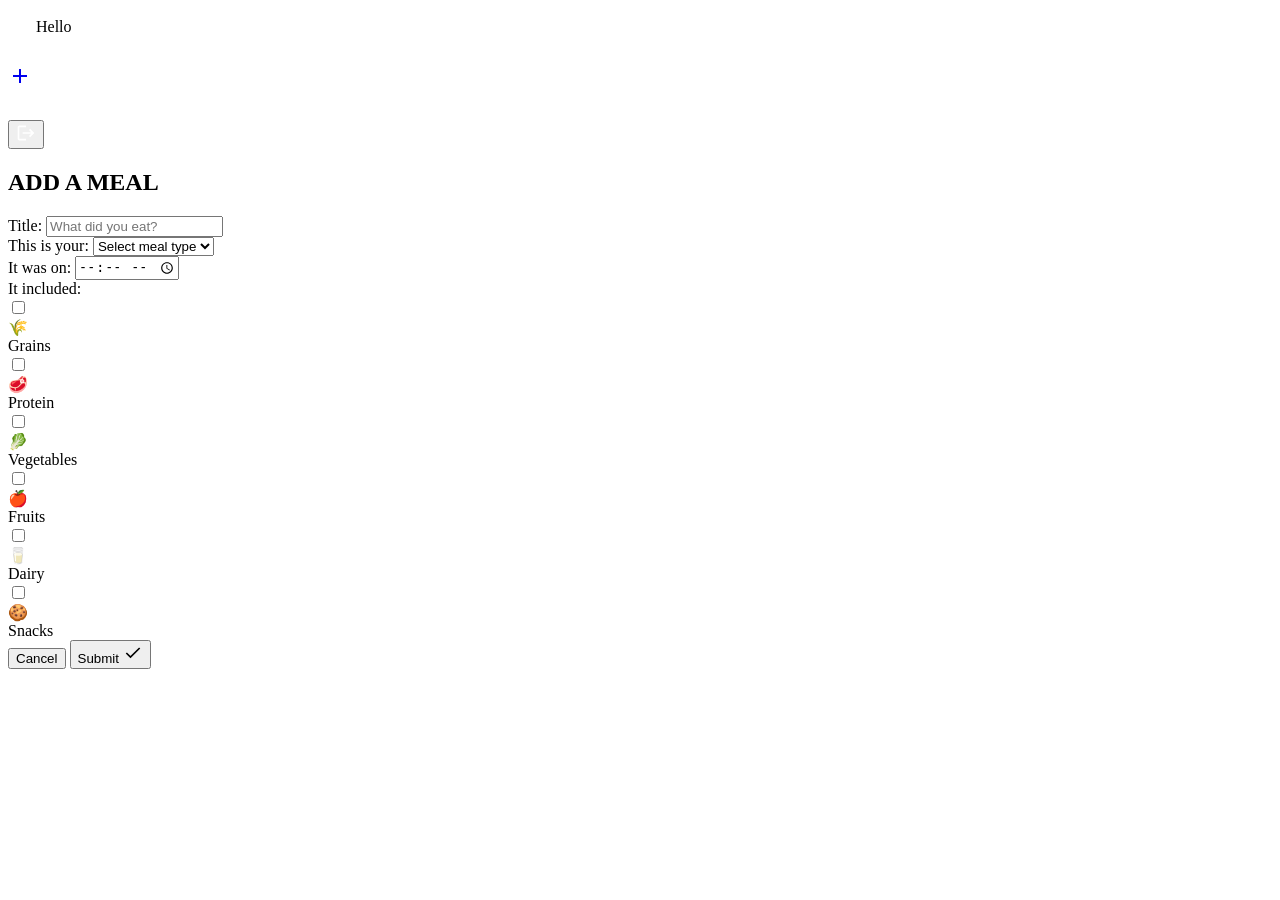
==== add.html @ ffbab27d "Move to the root" ====
<!DOCTYPE html>
<html lang="en">
<head>
    <meta charset="UTF-8">
    <meta name="viewport" content="width=device-width, initial-scale=1.0">
    <title>PureAura - Add Meal</title>
    <link rel="stylesheet" href="style.css">
    <link href="https://fonts.googleapis.com/css2?family=Press+Start+2P&display=swap" rel="stylesheet">
</head>
<body>
    <!-- 侧边导航栏 -->
    <nav class="sidebar">
        <div class="nav-user">
            <svg width="24" height="24" viewBox="0 0 24 24" fill="white">
                <circle cx="12" cy="8" r="4"/>
                <path d="M4 20v-1a8 8 0 0116 0v1"/>
            </svg>
            <span id="userGreeting">Hello</span>
        </div>
        
        <div class="nav-items">
            <a href="index.html" class="nav-item" aria-label="home">
                <svg width="24" height="24" viewBox="0 0 24 24" fill="white">
                    <path d="M3 12l2-2m0 0l7-7 7 7M5 10v10a1 1 0 001 1h3m10-11l2 2m-2-2v10a1 1 0 01-1 1h-3m-6 0a1 1 0 001-1v-4a1 1 0 011-1h2a1 1 0 011 1v4a1 1 0 001 1m-6 0h6"/>
                </svg>
            </a>
            
            <a href="add.html" class="nav-item active" aria-label="add meal">
                <div class="nav-icon-circle">
                    <svg width="24" height="24" viewBox="0 0 24 24" fill="none" stroke="currentColor" stroke-width="2">
                        <line x1="12" y1="5" x2="12" y2="19"/>
                        <line x1="5" y1="12" x2="19" y2="12"/>
                    </svg>
                </div>
            </a>
            
            <a href="report.html" class="nav-item" aria-label="report">
                <svg width="24" height="24" viewBox="0 0 24 24" fill="white">
                    <path d="M9 11H3v2h6v-2zm0-4H3v2h6V7zm0 8H3v2h6v-2zm12-8h-6v2h6V7zm0 4h-6v2h6v-2zm0 4h-6v2h6v-2z"/>
                </svg>
            </a>
        </div>
        
        <div class="nav-bottom">
            <button class="logout-btn" onclick="logout()" aria-label="logout">
                <svg width="20" height="20" viewBox="0 0 24 24" fill="white">
                    <path d="M17 7l-1.41 1.41L18.17 11H8v2h10.17l-2.58 2.58L17 17l5-5zM4 5h8V3H4c-1.1 0-2 .9-2 2v14c0 1.1.9 2 2 2h8v-2H4V5z"/>
                </svg>
            </button>
        </div>
    </nav>

    <!-- 主内容区域 -->
    <div class="main-content">
        <div class="container">
            <div class="page-header">
                <h2 class="page-title">ADD A MEAL</h2>
                <div class="title-underline"></div>
            </div>
            
            <form id="mealForm" class="meal-form">
                <div class="form-section">
                    <div class="form-group">
                        <label for="mealName">Title:</label>
                        <input type="text" id="mealName" class="form-input" placeholder="What did you eat?" required>
                    </div>
                    
                    <div class="form-row">
                        <div class="form-group half">
                            <label for="mealType">This is your:</label>
                            <select id="mealType" class="form-select" required>
                                <option value="">Select meal type</option>
                                <option value="breakfast">🌅 Breakfast</option>
                                <option value="lunch">☀️ Lunch</option>
                                <option value="dinner">🌙 Dinner</option>
                                <option value="brunch">🥐 Brunch</option>
                                <option value="snack">🍿 Snack</option>
                            </select>
                        </div>
                        
                        <div class="form-group half">
                            <label for="mealTime">It was on:</label>
                            <input type="time" id="mealTime" class="form-input" required>
                        </div>
                    </div>
                </div>
                
                <div class="form-section">
                    <label class="section-label">It included:</label>
                    <div class="food-grid">
                        <div class="food-item">
                            <input type="checkbox" id="grains" value="grains">
                            <label for="grains" class="food-label grains">
                                <div class="food-icon">🌾</div>
                                <span>Grains</span>
                            </label>
                        </div>
                        
                        <div class="food-item">
                            <input type="checkbox" id="protein" value="protein">
                            <label for="protein" class="food-label protein">
                                <div class="food-icon">🥩</div>
                                <span>Protein</span>
                            </label>
                        </div>
                        
                        <div class="food-item">
                            <input type="checkbox" id="vegetables" value="vegetables">
                            <label for="vegetables" class="food-label vegetables">
                                <div class="food-icon">🥬</div>
                                <span>Vegetables</span>
                            </label>
                        </div>
                        
                        <div class="food-item">
                            <input type="checkbox" id="fruits" value="fruits">
                            <label for="fruits" class="food-label fruits">
                                <div class="food-icon">🍎</div>
                                <span>Fruits</span>
                            </label>
                        </div>
                        
                        <div class="food-item">
                            <input type="checkbox" id="dairy" value="dairy">
                            <label for="dairy" class="food-label dairy">
                                <div class="food-icon">🥛</div>
                                <span>Dairy</span>
                            </label>
                        </div>
                        
                        <div class="food-item">
                            <input type="checkbox" id="snacks" value="snacks">
                            <label for="snacks" class="food-label snacks">
                                <div class="food-icon">🍪</div>
                                <span>Snacks</span>
                            </label>
                        </div>
                    </div>
                </div>
                
                <div class="form-actions">
                    <button type="button" class="btn-secondary" onclick="location.href='index.html'">
                        Cancel
                    </button>
                    <button type="submit" class="btn-primary">
                        Submit
                        <svg width="20" height="20" viewBox="0 0 24 24" fill="none" stroke="currentColor" stroke-width="2">
                            <polyline points="20 6 9 17 4 12"/>
                        </svg>
                    </button>
                </div>
            </form>
        </div>
    </div>
    
    <script src="script.js"></script>
</body>
</html>
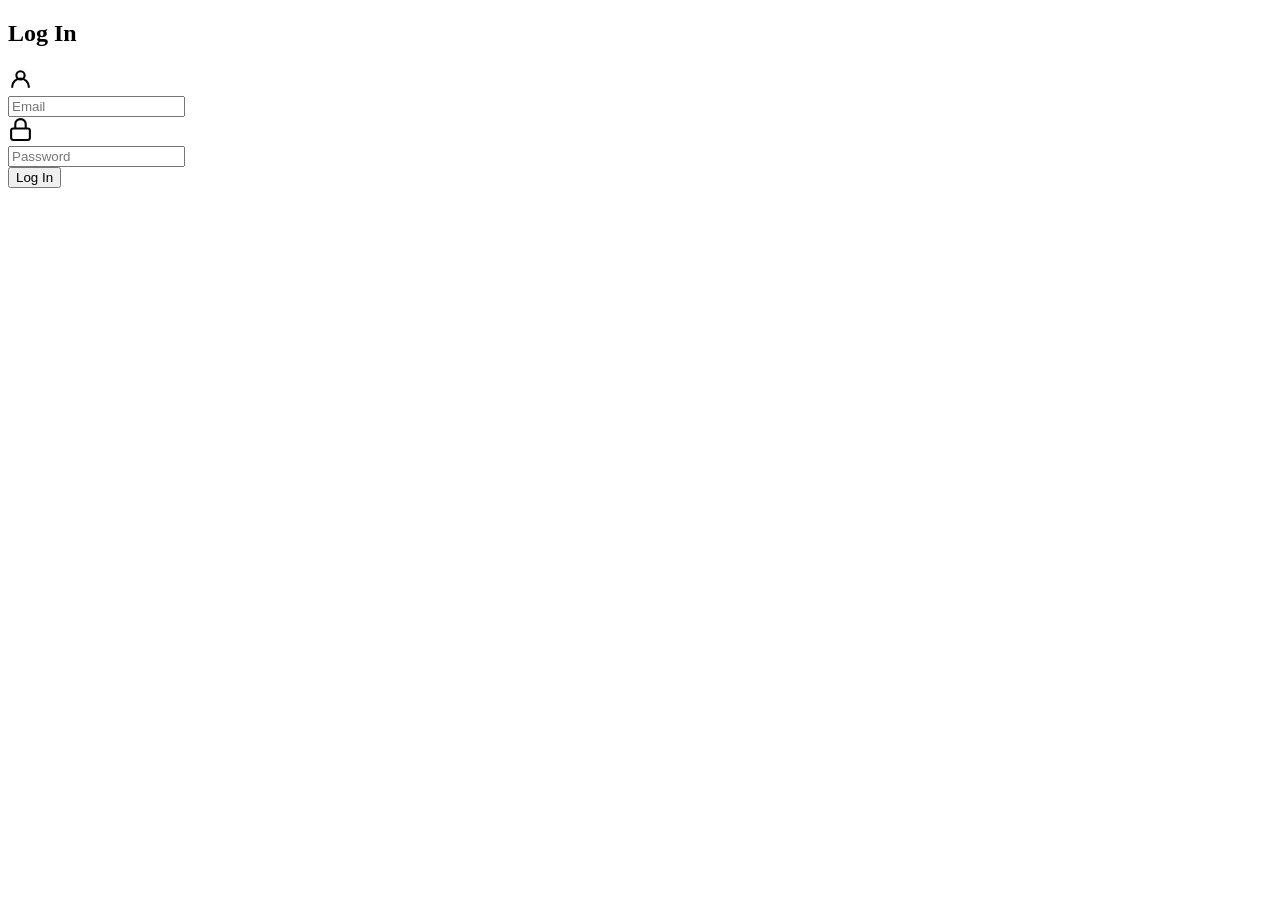
==== commit 03e7231a: "Rename the web app PureAura to PieceByPeas" ====
--- a/add.html
+++ b/add.html
@@ -3,7 +3,7 @@
 <head>
     <meta charset="UTF-8">
     <meta name="viewport" content="width=device-width, initial-scale=1.0">
-    <title>PureAura - Add Meal</title>
+    <title>PieceByPeas - Add Meal</title>
     <link rel="stylesheet" href="style.css">
     <link href="https://fonts.googleapis.com/css2?family=Press+Start+2P&display=swap" rel="stylesheet">
 </head>
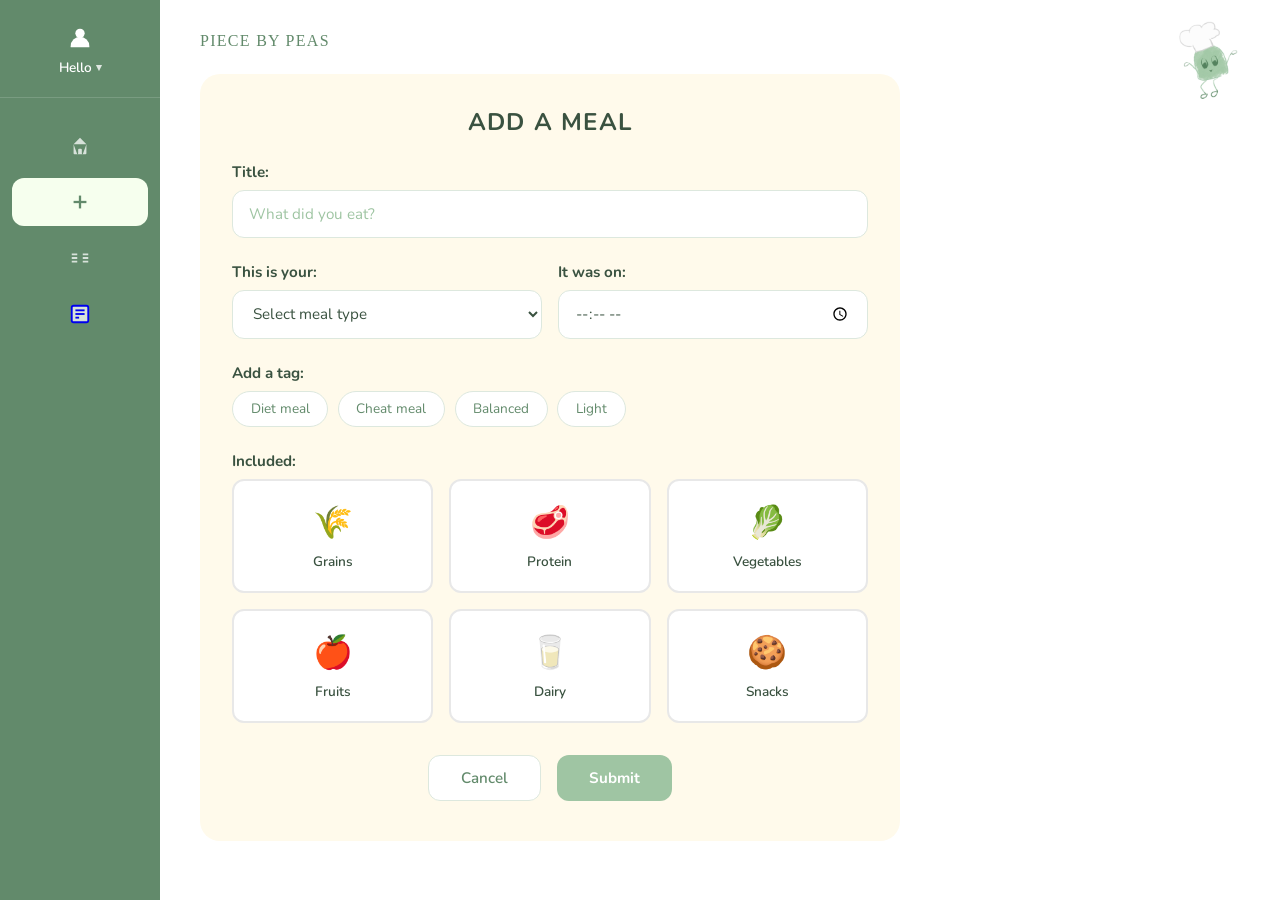
==== commit a37d073c: "feat: UI overhaul + core feature completion This PR delivers a full UI redesign and completes the co" ====
--- a/add.html
+++ b/add.html
@@ -1,158 +1,155 @@
 <!DOCTYPE html>
 <html lang="en">
 <head>
-    <meta charset="UTF-8">
-    <meta name="viewport" content="width=device-width, initial-scale=1.0">
-    <title>PieceByPeas - Add Meal</title>
-    <link rel="stylesheet" href="style.css">
-    <link href="https://fonts.googleapis.com/css2?family=Press+Start+2P&display=swap" rel="stylesheet">
+  <meta charset="UTF-8">
+  <meta name="viewport" content="width=device-width, initial-scale=1.0">
+  <title>Piece By Peas - Add Meal</title>
+  <link rel="stylesheet" href="style.css">
 </head>
 <body>
-    <!-- 侧边导航栏 -->
-    <nav class="sidebar">
-        <div class="nav-user">
-            <svg width="24" height="24" viewBox="0 0 24 24" fill="white">
-                <circle cx="12" cy="8" r="4"/>
-                <path d="M4 20v-1a8 8 0 0116 0v1"/>
-            </svg>
-            <span id="userGreeting">Hello</span>
+
+<nav class="sidebar">
+  <div class="nav-user" id="navUser" onclick="toggleDropdown()">
+    <svg width="28" height="28" viewBox="0 0 24 24"><circle cx="12" cy="8" r="4"/><path d="M4 20v-1a8 8 0 0116 0v1"/></svg>
+    <span class="nav-user-name" id="userGreeting">Hello</span>
+    <div class="user-dropdown" id="userDropdown">
+      <div class="dropdown-email" id="dropdownEmail">—</div>
+      <button class="dropdown-item" onclick="openProfile()">Edit information</button>
+      <button class="dropdown-item" onclick="toggleLanguage()">Language (English)</button>
+      <button class="dropdown-item logout" onclick="logout()">Log Out</button>
+    </div>
+  </div>
+  <div class="nav-items">
+    <a href="index.html" class="nav-item" id="nav-home" aria-label="Home">
+      <svg width="22" height="22" viewBox="0 0 24 24" fill="currentColor"><path d="M3 12l2-2m0 0l7-7 7 7M5 10v10a1 1 0 001 1h3m10-11l2 2m-2-2v10a1 1 0 01-1 1h-3m-6 0a1 1 0 001-1v-4a1 1 0 011-1h2a1 1 0 011 1v4a1 1 0 001 1m-6 0h6"/></svg>
+    </a>
+    <a href="add.html" class="nav-item active" id="nav-add" aria-label="Add meal">
+      <div class="nav-icon-circle">
+        <svg width="22" height="22" viewBox="0 0 24 24" fill="none" stroke="currentColor" stroke-width="2.5"><line x1="12" y1="5" x2="12" y2="19"/><line x1="5" y1="12" x2="19" y2="12"/></svg>
+      </div>
+    </a>
+    <a href="log.html" class="nav-item" id="nav-log" aria-label="Log">
+      <svg width="22" height="22" viewBox="0 0 24 24" fill="currentColor"><path d="M9 11H3v2h6v-2zm0-4H3v2h6V7zm0 8H3v2h6v-2zm12-8h-6v2h6V7zm0 4h-6v2h6v-2zm0 4h-6v2h6v-2z"/></svg>
+    </a>
+    <a href="report.html" class="nav-item" id="nav-report" aria-label="Report">
+      <svg width="22" height="22" viewBox="0 0 24 24" fill="none" stroke="currentColor" stroke-width="2"><rect x="3" y="3" width="18" height="18" rx="2"/><line x1="7" y1="8" x2="17" y2="8"/><line x1="7" y1="12" x2="17" y2="12"/><line x1="7" y1="16" x2="11" y2="16"/></svg>
+    </a>
+  </div>
+</nav>
+
+<div class="modal-overlay" id="profileModal">
+  <div class="modal-card">
+    <p class="modal-title">Edit information</p>
+    <div class="modal-field"><label>Name</label><input type="text" id="profileName"></div>
+    <div class="modal-field"><label>Email</label><input type="email" id="profileEmail"></div>
+    <div class="modal-field"><label>New password</label><input type="password" id="profilePassword" placeholder="Leave blank to keep current"></div>
+    <div class="modal-actions">
+      <button class="btn-secondary" onclick="closeProfile()">Cancel</button>
+      <button class="btn-primary" onclick="saveProfile()">Save</button>
+    </div>
+  </div>
+</div>
+
+<div class="main-content">
+  <div class="page-wrap">
+    <img src="Bea.png" alt="Bea" class="page-bea">
+    <div class="page-logo">PIECE BY PEAS</div>
+
+    <div class="add-wrap">
+      <h2 class="page-title">ADD A MEAL</h2>
+      <form id="mealForm">
+        <div class="form-section">
+          <label class="form-label" for="mealName">Title:</label>
+          <input type="text" id="mealName" class="form-input" placeholder="What did you eat?" required>
         </div>
-        
-        <div class="nav-items">
-            <a href="index.html" class="nav-item" aria-label="home">
-                <svg width="24" height="24" viewBox="0 0 24 24" fill="white">
-                    <path d="M3 12l2-2m0 0l7-7 7 7M5 10v10a1 1 0 001 1h3m10-11l2 2m-2-2v10a1 1 0 01-1 1h-3m-6 0a1 1 0 001-1v-4a1 1 0 011-1h2a1 1 0 011 1v4a1 1 0 001 1m-6 0h6"/>
-                </svg>
-            </a>
-            
-            <a href="add.html" class="nav-item active" aria-label="add meal">
-                <div class="nav-icon-circle">
-                    <svg width="24" height="24" viewBox="0 0 24 24" fill="none" stroke="currentColor" stroke-width="2">
-                        <line x1="12" y1="5" x2="12" y2="19"/>
-                        <line x1="5" y1="12" x2="19" y2="12"/>
-                    </svg>
-                </div>
-            </a>
-            
-            <a href="report.html" class="nav-item" aria-label="report">
-                <svg width="24" height="24" viewBox="0 0 24 24" fill="white">
-                    <path d="M9 11H3v2h6v-2zm0-4H3v2h6V7zm0 8H3v2h6v-2zm12-8h-6v2h6V7zm0 4h-6v2h6v-2zm0 4h-6v2h6v-2z"/>
-                </svg>
-            </a>
+
+        <div class="form-section">
+          <div class="form-row">
+            <div>
+              <label class="form-label" for="mealType">This is your:</label>
+              <select id="mealType" class="form-select" required>
+                <option value="">Select meal type</option>
+                <option value="breakfast">Breakfast</option>
+                <option value="lunch">Lunch</option>
+                <option value="dinner">Dinner</option>
+                <option value="brunch">Brunch</option>
+                <option value="snack">Snack</option>
+              </select>
+            </div>
+            <div>
+              <label class="form-label" for="mealTime">It was on:</label>
+              <input type="time" id="mealTime" class="form-input" required>
+            </div>
+          </div>
         </div>
-        
-        <div class="nav-bottom">
-            <button class="logout-btn" onclick="logout()" aria-label="logout">
-                <svg width="20" height="20" viewBox="0 0 24 24" fill="white">
-                    <path d="M17 7l-1.41 1.41L18.17 11H8v2h10.17l-2.58 2.58L17 17l5-5zM4 5h8V3H4c-1.1 0-2 .9-2 2v14c0 1.1.9 2 2 2h8v-2H4V5z"/>
-                </svg>
-            </button>
+
+        <div class="form-section">
+          <label class="form-label">Add a tag:</label>
+          <div class="tag-select" id="tagSelect">
+            <button type="button" class="tag-option" data-tag="diet">Diet meal</button>
+            <button type="button" class="tag-option" data-tag="cheat">Cheat meal</button>
+            <button type="button" class="tag-option" data-tag="balanced">Balanced</button>
+            <button type="button" class="tag-option" data-tag="light">Light</button>
+          </div>
         </div>
-    </nav>
 
-    <!-- 主内容区域 -->
-    <div class="main-content">
-        <div class="container">
-            <div class="page-header">
-                <h2 class="page-title">ADD A MEAL</h2>
-                <div class="title-underline"></div>
+        <div class="form-section">
+          <label class="form-label">Included:</label>
+          <div class="food-grid">
+            <div class="food-item">
+              <input type="checkbox" id="grains" value="grains">
+              <label for="grains" class="food-label grains">
+                <div class="food-icon">🌾</div>
+                <span>Grains</span>
+              </label>
             </div>
-            
-            <form id="mealForm" class="meal-form">
-                <div class="form-section">
-                    <div class="form-group">
-                        <label for="mealName">Title:</label>
-                        <input type="text" id="mealName" class="form-input" placeholder="What did you eat?" required>
-                    </div>
-                    
-                    <div class="form-row">
-                        <div class="form-group half">
-                            <label for="mealType">This is your:</label>
-                            <select id="mealType" class="form-select" required>
-                                <option value="">Select meal type</option>
-                                <option value="breakfast">🌅 Breakfast</option>
-                                <option value="lunch">☀️ Lunch</option>
-                                <option value="dinner">🌙 Dinner</option>
-                                <option value="brunch">🥐 Brunch</option>
-                                <option value="snack">🍿 Snack</option>
-                            </select>
-                        </div>
-                        
-                        <div class="form-group half">
-                            <label for="mealTime">It was on:</label>
-                            <input type="time" id="mealTime" class="form-input" required>
-                        </div>
-                    </div>
-                </div>
-                
-                <div class="form-section">
-                    <label class="section-label">It included:</label>
-                    <div class="food-grid">
-                        <div class="food-item">
-                            <input type="checkbox" id="grains" value="grains">
-                            <label for="grains" class="food-label grains">
-                                <div class="food-icon">🌾</div>
-                                <span>Grains</span>
-                            </label>
-                        </div>
-                        
-                        <div class="food-item">
-                            <input type="checkbox" id="protein" value="protein">
-                            <label for="protein" class="food-label protein">
-                                <div class="food-icon">🥩</div>
-                                <span>Protein</span>
-                            </label>
-                        </div>
-                        
-                        <div class="food-item">
-                            <input type="checkbox" id="vegetables" value="vegetables">
-                            <label for="vegetables" class="food-label vegetables">
-                                <div class="food-icon">🥬</div>
-                                <span>Vegetables</span>
-                            </label>
-                        </div>
-                        
-                        <div class="food-item">
-                            <input type="checkbox" id="fruits" value="fruits">
-                            <label for="fruits" class="food-label fruits">
-                                <div class="food-icon">🍎</div>
-                                <span>Fruits</span>
-                            </label>
-                        </div>
-                        
-                        <div class="food-item">
-                            <input type="checkbox" id="dairy" value="dairy">
-                            <label for="dairy" class="food-label dairy">
-                                <div class="food-icon">🥛</div>
-                                <span>Dairy</span>
-                            </label>
-                        </div>
-                        
-                        <div class="food-item">
-                            <input type="checkbox" id="snacks" value="snacks">
-                            <label for="snacks" class="food-label snacks">
-                                <div class="food-icon">🍪</div>
-                                <span>Snacks</span>
-                            </label>
-                        </div>
-                    </div>
-                </div>
-                
-                <div class="form-actions">
-                    <button type="button" class="btn-secondary" onclick="location.href='index.html'">
-                        Cancel
-                    </button>
-                    <button type="submit" class="btn-primary">
-                        Submit
-                        <svg width="20" height="20" viewBox="0 0 24 24" fill="none" stroke="currentColor" stroke-width="2">
-                            <polyline points="20 6 9 17 4 12"/>
-                        </svg>
-                    </button>
-                </div>
-            </form>
+            <div class="food-item">
+              <input type="checkbox" id="protein" value="protein">
+              <label for="protein" class="food-label protein">
+                <div class="food-icon">🥩</div>
+                <span>Protein</span>
+              </label>
+            </div>
+            <div class="food-item">
+              <input type="checkbox" id="vegetables" value="vegetables">
+              <label for="vegetables" class="food-label vegetables">
+                <div class="food-icon">🥬</div>
+                <span>Vegetables</span>
+              </label>
+            </div>
+            <div class="food-item">
+              <input type="checkbox" id="fruits" value="fruits">
+              <label for="fruits" class="food-label fruits">
+                <div class="food-icon">🍎</div>
+                <span>Fruits</span>
+              </label>
+            </div>
+            <div class="food-item">
+              <input type="checkbox" id="dairy" value="dairy">
+              <label for="dairy" class="food-label dairy">
+                <div class="food-icon">🥛</div>
+                <span>Dairy</span>
+              </label>
+            </div>
+            <div class="food-item">
+              <input type="checkbox" id="snacks" value="snacks">
+              <label for="snacks" class="food-label snacks">
+                <div class="food-icon">🍪</div>
+                <span>Snacks</span>
+              </label>
+            </div>
+          </div>
         </div>
+
+        <div class="form-actions">
+          <button type="button" class="btn-secondary" onclick="location.href='index.html'">Cancel</button>
+          <button type="submit" class="btn-primary">Submit</button>
+        </div>
+      </form>
     </div>
-    
-    <script src="script.js"></script>
+  </div>
+</div>
+
+<script src="script.js"></script>
 </body>
-</html>
+</html>
--- a/style.css
+++ b/style.css
@@ -0,0 +1,1020 @@
+/* ── Google Fonts ── */
+@import url('https://fonts.googleapis.com/css2?family=IM+Fell+DW+Pica+SC&family=Nunito:wght@400;500;600;700&display=swap');
+
+/* ── Reset ── */
+*, *::before, *::after { margin: 0; padding: 0; box-sizing: border-box; }
+
+/* ── Color tokens ── */
+:root {
+  --green-dark:   #628A6B;
+  --green-mid:    #9FC5A3;
+  --green-light:  #F6FFEE;
+  --bg-yellow:    #FFFAEB;
+  --orange:       #F58E68;
+  --white:        #FFFFFF;
+
+  --grain:        #f0945d;
+  --protein:      #EF82A0;
+  --vegetable:    #6bb392;
+  --fruit:        #ffd970;
+  --dairy:        #88abda;
+  --snack:        #dcc7e1;
+
+  --text-dark:    #3a5240;
+  --text-mid:     #628A6B;
+  --text-light:   #9FC5A3;
+  --radius:       20px;
+  --radius-sm:    12px;
+}
+
+/* ── Base ── */
+body {
+  font-family: 'Nunito', sans-serif;
+  background: var(--bg-yellow);
+  color: var(--text-dark);
+  min-height: 100vh;
+}
+
+/* ══════════════════════════════════════
+   LOGIN / SIGNUP PAGE
+══════════════════════════════════════ */
+.login-page {
+  background: var(--bg-yellow);
+  min-height: 100vh;
+  display: flex;
+  align-items: center;
+  justify-content: center;
+}
+
+.login-container {
+  width: 100%;
+  max-width: 460px;
+  padding: 1.5rem;
+  position: relative;
+}
+
+.login-bea {
+  position: absolute;
+  top: -80px;
+  right: -10px;
+  width: 110px;
+  pointer-events: none;
+}
+
+.login-card {
+  background: var(--green-light);
+  border-radius: var(--radius);
+  padding: 2.5rem 2rem 2rem;
+  position: relative;
+}
+
+.login-logo {
+  font-family: 'IM Fell DW Pica SC', serif;
+  font-size: 1.5rem;
+  color: var(--green-dark);
+  text-align: center;
+  margin-bottom: 1.75rem;
+  letter-spacing: 0.05em;
+}
+
+.input-group {
+  margin-bottom: 1rem;
+}
+
+.input-group input {
+  width: 100%;
+  padding: 0.85rem 1.1rem;
+  border: 1.5px solid transparent;
+  border-radius: var(--radius-sm);
+  background: var(--white);
+  font-family: 'Nunito', sans-serif;
+  font-size: 0.95rem;
+  color: var(--text-dark);
+  outline: none;
+  transition: border-color 0.2s;
+}
+
+.input-group input::placeholder { color: var(--text-light); }
+
+.input-group input:focus {
+  border-color: var(--green-mid);
+}
+
+.login-btn {
+  width: 100%;
+  padding: 0.85rem;
+  background: var(--green-mid);
+  color: var(--white);
+  border: none;
+  border-radius: var(--radius-sm);
+  font-family: 'Nunito', sans-serif;
+  font-size: 1rem;
+  font-weight: 700;
+  cursor: pointer;
+  margin-top: 0.5rem;
+  transition: background 0.2s, transform 0.15s;
+}
+
+.login-btn:hover { background: var(--green-dark); transform: translateY(-1px); }
+
+.signup-btn {
+  width: 100%;
+  padding: 0.85rem;
+  background: var(--white);
+  color: var(--green-mid);
+  border: 1.5px solid var(--green-mid);
+  border-radius: var(--radius-sm);
+  font-family: 'Nunito', sans-serif;
+  font-size: 1rem;
+  font-weight: 600;
+  cursor: pointer;
+  margin-top: 0.75rem;
+  transition: all 0.2s;
+}
+
+.signup-btn:hover { background: var(--green-light); }
+
+/* ══════════════════════════════════════
+   SIDEBAR
+══════════════════════════════════════ */
+.sidebar {
+  position: fixed;
+  left: 0; top: 0;
+  width: 160px;
+  height: 100vh;
+  background: var(--green-dark);
+  display: flex;
+  flex-direction: column;
+  align-items: center;
+  padding: 1.5rem 0 1.5rem;
+  z-index: 1000;
+}
+
+/* User section */
+.nav-user {
+  width: 100%;
+  padding: 0 1rem 1.25rem;
+  border-bottom: 1px solid rgba(255,255,255,0.15);
+  margin-bottom: 1.5rem;
+  display: flex;
+  flex-direction: column;
+  align-items: center;
+  gap: 0.4rem;
+  cursor: pointer;
+  position: relative;
+}
+
+.nav-user svg { fill: var(--white); }
+
+.nav-user-name {
+  color: var(--white);
+  font-size: 0.85rem;
+  font-weight: 600;
+  display: flex;
+  align-items: center;
+  gap: 4px;
+}
+
+.nav-user-name::after {
+  content: '▾';
+  font-size: 0.7rem;
+  opacity: 0.8;
+}
+
+/* Dropdown */
+.user-dropdown {
+  display: none;
+  position: absolute;
+  top: calc(100% + 4px);
+  left: 0;
+  width: 200px;
+  background: var(--white);
+  border-radius: var(--radius-sm);
+  box-shadow: 0 8px 24px rgba(0,0,0,0.12);
+  overflow: hidden;
+  z-index: 2000;
+}
+
+.user-dropdown.open { display: block; }
+
+.dropdown-email {
+  padding: 0.85rem 1rem;
+  font-size: 0.8rem;
+  color: var(--text-light);
+  border-bottom: 1px solid #f0f0f0;
+  background: #fafafa;
+}
+
+.dropdown-item {
+  display: block;
+  width: 100%;
+  padding: 0.75rem 1rem;
+  background: none;
+  border: none;
+  text-align: left;
+  font-family: 'Nunito', sans-serif;
+  font-size: 0.9rem;
+  color: var(--text-dark);
+  cursor: pointer;
+  transition: background 0.15s;
+}
+
+.dropdown-item:hover { background: var(--green-light); }
+
+.dropdown-item.logout { color: #e05a3a; }
+
+/* Profile modal */
+.modal-overlay {
+  display: none;
+  position: fixed;
+  inset: 0;
+  background: rgba(0,0,0,0.35);
+  z-index: 3000;
+  align-items: center;
+  justify-content: center;
+}
+
+.modal-overlay.open { display: flex; }
+
+.modal-card {
+  background: var(--bg-yellow);
+  border-radius: var(--radius);
+  padding: 2rem;
+  width: 90%;
+  max-width: 420px;
+}
+
+.modal-title {
+  font-size: 1rem;
+  font-weight: 700;
+  color: var(--text-dark);
+  margin-bottom: 1.25rem;
+}
+
+.modal-field {
+  margin-bottom: 1rem;
+}
+
+.modal-field label {
+  display: block;
+  font-size: 0.85rem;
+  color: var(--text-mid);
+  margin-bottom: 0.3rem;
+  font-weight: 600;
+}
+
+.modal-field input {
+  width: 100%;
+  padding: 0.7rem 0.9rem;
+  border: 1.5px solid #dde8de;
+  border-radius: var(--radius-sm);
+  font-family: 'Nunito', sans-serif;
+  font-size: 0.9rem;
+  background: var(--white);
+  outline: none;
+  transition: border-color 0.2s;
+}
+
+.modal-field input:focus { border-color: var(--green-mid); }
+
+.modal-actions {
+  display: flex;
+  gap: 0.75rem;
+  margin-top: 1.5rem;
+  justify-content: flex-end;
+}
+
+/* Nav items */
+.nav-items {
+  flex: 1;
+  display: flex;
+  flex-direction: column;
+  gap: 0.5rem;
+  width: 100%;
+  padding: 0 0.75rem;
+}
+
+.nav-item {
+  width: 100%;
+  height: 48px;
+  display: flex;
+  align-items: center;
+  justify-content: center;
+  border-radius: var(--radius-sm);
+  background: transparent;
+  transition: background 0.2s;
+  cursor: pointer;
+  text-decoration: none;
+}
+
+.nav-item svg { fill: rgba(255,255,255,0.75); }
+
+.nav-item:hover { background: rgba(255,255,255,0.1); }
+
+.nav-item.active {
+  background: var(--green-light);
+}
+
+.nav-item.active svg { fill: var(--green-dark); }
+
+.nav-icon-circle {
+  width: 48px; height: 48px;
+  display: flex; align-items: center; justify-content: center;
+}
+
+.nav-item.active .nav-icon-circle svg { stroke: var(--green-dark); }
+.nav-item .nav-icon-circle svg { stroke: rgba(255,255,255,0.75); }
+
+/* Main layout */
+.main-content {
+  margin-left: 160px;
+  min-height: 100vh;
+  padding: 0;
+}
+
+.page-wrap {
+  background: var(--white);
+  min-height: 100vh;
+  padding: 2rem 2.5rem;
+  position: relative;
+  overflow: hidden;
+}
+
+/* Bea mascot pinned to top-right of page content */
+.page-bea {
+  position: absolute;
+  top: 1rem;
+  right: 1.5rem;
+  width: 90px;
+  pointer-events: none;
+}
+
+/* Page logo bar */
+.page-logo {
+  font-family: 'IM Fell DW Pica SC', serif;
+  font-size: 1rem;
+  color: var(--green-dark);
+  letter-spacing: 0.08em;
+  margin-bottom: 1.5rem;
+}
+
+/* ══════════════════════════════════════
+   INDEX PAGE
+══════════════════════════════════════ */
+.home-hero {
+  padding: 3rem 0 2rem;
+  text-align: center;
+}
+
+.main-title {
+  font-family: 'Nunito', sans-serif;
+  font-size: 2rem;
+  font-weight: 700;
+  color: var(--orange);
+}
+
+.home-cards {
+  display: flex;
+  flex-direction: column;
+  gap: 1rem;
+  max-width: 640px;
+  margin: 0 auto;
+}
+
+.home-card {
+  background: var(--green-light);
+  border: 1.5px solid #d4e8d6;
+  border-radius: var(--radius);
+  padding: 1.25rem 2rem;
+  font-size: 1.1rem;
+  font-weight: 600;
+  color: var(--text-mid);
+  cursor: pointer;
+  text-align: center;
+  transition: background 0.2s, transform 0.15s;
+}
+
+.home-card:hover {
+  background: #e8f5e9;
+  transform: translateY(-2px);
+}
+
+.home-cards-row {
+  display: grid;
+  grid-template-columns: 1fr 1fr;
+  gap: 1rem;
+}
+
+/* ══════════════════════════════════════
+   ADD MEAL PAGE
+══════════════════════════════════════ */
+.add-wrap {
+  background: var(--bg-yellow);
+  border-radius: var(--radius);
+  padding: 2rem 2rem 2.5rem;
+  max-width: 700px;
+}
+
+.page-title {
+  font-family: 'Nunito', sans-serif;
+  font-size: 1.5rem;
+  font-weight: 700;
+  color: var(--text-dark);
+  margin-bottom: 1.5rem;
+  text-align: center;
+  letter-spacing: 0.05em;
+}
+
+.form-section { margin-bottom: 1.5rem; }
+
+.form-label {
+  display: block;
+  font-size: 0.95rem;
+  font-weight: 700;
+  color: var(--text-dark);
+  margin-bottom: 0.5rem;
+}
+
+.form-input,
+.form-select {
+  width: 100%;
+  padding: 0.8rem 1rem;
+  border: 1.5px solid #dde8de;
+  border-radius: var(--radius-sm);
+  background: var(--white);
+  font-family: 'Nunito', sans-serif;
+  font-size: 0.95rem;
+  color: var(--text-dark);
+  outline: none;
+  transition: border-color 0.2s;
+}
+
+.form-input:focus, .form-select:focus { border-color: var(--green-mid); }
+.form-input::placeholder { color: var(--text-light); }
+
+.form-row {
+  display: grid;
+  grid-template-columns: 1fr 1fr;
+  gap: 1rem;
+}
+
+/* Food grid */
+.food-grid {
+  display: grid;
+  grid-template-columns: repeat(3, 1fr);
+  gap: 1rem;
+}
+
+.food-item input[type="checkbox"] { display: none; }
+
+.food-label {
+  display: flex;
+  flex-direction: column;
+  align-items: center;
+  gap: 0.5rem;
+  padding: 1.25rem 0.75rem;
+  border: 2px solid #e8e8e8;
+  border-radius: var(--radius-sm);
+  background: var(--white);
+  cursor: pointer;
+  transition: all 0.2s;
+}
+
+.food-label:hover { transform: translateY(-3px); box-shadow: 0 4px 12px rgba(0,0,0,0.08); }
+
+.food-icon { font-size: 2rem; }
+
+.food-label span {
+  font-size: 0.85rem;
+  font-weight: 600;
+  color: var(--text-dark);
+}
+
+/* Checked states using your color palette */
+.food-item input:checked + .food-label.grains    { border-color: var(--grain);      background: #fff4ee; }
+.food-item input:checked + .food-label.protein   { border-color: var(--protein);    background: #fff0f4; }
+.food-item input:checked + .food-label.vegetables{ border-color: var(--vegetable);  background: #f0faf4; }
+.food-item input:checked + .food-label.fruits    { border-color: var(--fruit);      background: #fffbee; }
+.food-item input:checked + .food-label.dairy     { border-color: var(--dairy);      background: #f0f5ff; }
+.food-item input:checked + .food-label.snacks    { border-color: var(--snack);      background: #f8f0ff; }
+
+/* Tag select */
+.tag-select {
+  display: flex;
+  gap: 0.6rem;
+  flex-wrap: wrap;
+}
+
+.tag-option {
+  padding: 0.45rem 1.1rem;
+  border: 1.5px solid #dde8de;
+  border-radius: 20px;
+  background: var(--white);
+  font-family: 'Nunito', sans-serif;
+  font-size: 0.85rem;
+  color: var(--text-mid);
+  cursor: pointer;
+  transition: all 0.2s;
+}
+
+.tag-option:hover { border-color: var(--green-mid); }
+.tag-option.selected { background: var(--orange); border-color: var(--orange); color: var(--white); }
+
+/* Buttons */
+.form-actions {
+  display: flex;
+  gap: 1rem;
+  justify-content: center;
+  margin-top: 2rem;
+}
+
+.btn-primary {
+  padding: 0.75rem 2rem;
+  background: var(--green-mid);
+  color: var(--white);
+  border: none;
+  border-radius: var(--radius-sm);
+  font-family: 'Nunito', sans-serif;
+  font-size: 0.95rem;
+  font-weight: 700;
+  cursor: pointer;
+  display: flex;
+  align-items: center;
+  gap: 0.5rem;
+  transition: background 0.2s, transform 0.15s;
+}
+
+.btn-primary:hover { background: var(--green-dark); transform: translateY(-1px); }
+
+.btn-secondary {
+  padding: 0.75rem 2rem;
+  background: var(--white);
+  color: var(--text-mid);
+  border: 1.5px solid #dde8de;
+  border-radius: var(--radius-sm);
+  font-family: 'Nunito', sans-serif;
+  font-size: 0.95rem;
+  font-weight: 600;
+  cursor: pointer;
+  transition: all 0.2s;
+}
+
+.btn-secondary:hover { background: var(--green-light); }
+
+/* ══════════════════════════════════════
+   LOG PAGE
+══════════════════════════════════════ */
+.log-wrap {
+  background: var(--bg-yellow);
+  border-radius: var(--radius);
+  padding: 1.5rem 2rem;
+  max-width: 720px;
+}
+
+.date-nav {
+  display: flex;
+  align-items: center;
+  justify-content: center;
+  gap: 1.5rem;
+  margin-bottom: 1.25rem;
+}
+
+.date-nav-btn {
+  background: none;
+  border: none;
+  font-size: 1.2rem;
+  color: var(--text-mid);
+  cursor: pointer;
+  padding: 0.25rem 0.5rem;
+  border-radius: 8px;
+  transition: background 0.15s;
+}
+
+.date-nav-btn:hover { background: rgba(0,0,0,0.05); }
+.date-nav-btn:disabled { opacity: 0.3; cursor: default; }
+
+.date-center { text-align: center; }
+.date-main { font-size: 1.2rem; font-weight: 700; color: var(--text-dark); }
+.date-sub  { font-size: 0.8rem; color: var(--text-mid); margin-top: 2px; }
+
+/* Tabs */
+.tab-row {
+  display: grid;
+  grid-template-columns: 1fr 1fr;
+  gap: 0;
+  border-radius: var(--radius-sm);
+  overflow: hidden;
+  border: 1.5px solid #dde8de;
+  margin-bottom: 1.5rem;
+}
+
+.tab-btn {
+  padding: 0.65rem;
+  background: var(--white);
+  border: none;
+  font-family: 'Nunito', sans-serif;
+  font-size: 0.9rem;
+  font-weight: 600;
+  color: var(--text-mid);
+  cursor: pointer;
+  transition: all 0.2s;
+}
+
+.tab-btn.active {
+  background: var(--green-mid);
+  color: var(--white);
+}
+
+/* Meal cards */
+.meal-card {
+  background: var(--white);
+  border-radius: var(--radius-sm);
+  padding: 1rem 1.25rem;
+  margin-bottom: 0.75rem;
+}
+
+.meal-card-top {
+  display: flex;
+  align-items: center;
+  justify-content: space-between;
+  margin-bottom: 0.6rem;
+}
+
+.meal-card-name {
+  font-size: 0.95rem;
+  font-weight: 700;
+  color: var(--text-dark);
+}
+
+.meal-card-time {
+  font-size: 0.82rem;
+  color: var(--text-light);
+}
+
+.meal-card-meta {
+  display: flex;
+  align-items: center;
+  gap: 0.5rem;
+  flex-wrap: wrap;
+}
+
+.pill {
+  padding: 0.25rem 0.75rem;
+  border-radius: 20px;
+  font-size: 0.75rem;
+  font-weight: 600;
+  border: 1.5px solid currentColor;
+  background: transparent;
+}
+
+.pill-type  { color: var(--green-mid); border-color: var(--green-mid); background: #f0f9f0; }
+.pill-diet  { color: var(--orange); border-color: var(--orange); background: #fff4ee; }
+.pill-cheat { color: #c15a2a; border-color: #f5c4b3; background: #fff3ee; }
+
+.food-dots {
+  display: flex;
+  gap: 3px;
+  align-items: center;
+  margin-left: 4px;
+}
+
+.food-dot {
+  width: 9px; height: 9px;
+  border-radius: 50%;
+  flex-shrink: 0;
+}
+
+.food-dot.grains     { background: var(--grain); }
+.food-dot.protein    { background: var(--protein); }
+.food-dot.vegetables { background: var(--vegetable); }
+.food-dot.fruits     { background: var(--fruit); }
+.food-dot.dairy      { background: var(--dairy); }
+.food-dot.snacks     { background: var(--snack); }
+
+.meal-card-actions {
+  display: flex;
+  justify-content: flex-end;
+  margin-top: 0.5rem;
+}
+
+.btn-delete {
+  width: 30px; height: 30px;
+  border: none;
+  border-radius: 8px;
+  background: #fef2f2;
+  display: flex;
+  align-items: center;
+  justify-content: center;
+  cursor: pointer;
+  transition: background 0.2s;
+}
+
+.btn-delete:hover { background: #fee2e2; }
+.btn-delete svg { stroke: #ef4444; }
+
+/* Today suggestions */
+.suggestions-box {
+  background: var(--white);
+  border: 1.5px solid var(--orange);
+  border-radius: var(--radius-sm);
+  padding: 1rem 1.25rem;
+  margin-top: 1rem;
+}
+
+.suggestions-title {
+  font-size: 0.9rem;
+  font-weight: 700;
+  color: var(--orange);
+  margin-bottom: 0.75rem;
+}
+
+.suggestion-item {
+  display: flex;
+  align-items: flex-start;
+  gap: 0.5rem;
+  margin-bottom: 0.5rem;
+  font-size: 0.85rem;
+  color: var(--text-dark);
+  line-height: 1.5;
+}
+
+.suggestion-dot {
+  width: 6px; height: 6px;
+  border-radius: 50%;
+  background: var(--orange);
+  flex-shrink: 0;
+  margin-top: 5px;
+}
+
+/* History */
+.history-card {
+  background: var(--white);
+  border-radius: var(--radius-sm);
+  padding: 0.9rem 1.25rem;
+  margin-bottom: 0.75rem;
+  cursor: pointer;
+  transition: background 0.15s;
+}
+
+.history-card:hover { background: #f8fdf8; }
+
+.history-card-top {
+  display: flex;
+  align-items: center;
+  justify-content: space-between;
+  margin-bottom: 0.4rem;
+}
+
+.history-date { font-size: 0.95rem; font-weight: 700; color: var(--text-dark); }
+.history-count { font-size: 0.8rem; color: var(--text-light); }
+.history-groups { font-size: 0.78rem; color: var(--text-light); margin-left: 4px; }
+
+.section-label {
+  font-size: 0.75rem;
+  color: var(--text-light);
+  letter-spacing: 0.04em;
+  margin-bottom: 0.75rem;
+}
+
+.empty-state {
+  text-align: center;
+  padding: 2.5rem 1rem;
+  color: var(--text-light);
+}
+
+.empty-state p { margin: 0.75rem 0 1.25rem; font-size: 0.9rem; }
+
+/* ══════════════════════════════════════
+   REPORT PAGE
+══════════════════════════════════════ */
+.report-wrap {
+  background: var(--bg-yellow);
+  border-radius: var(--radius);
+  padding: 1.5rem 2rem 2rem;
+  max-width: 760px;
+}
+
+.period-tabs {
+  display: flex;
+  gap: 1.5rem;
+  margin-bottom: 0.25rem;
+}
+
+.period-tab {
+  font-size: 1rem;
+  font-weight: 700;
+  color: var(--text-light);
+  cursor: pointer;
+  padding-bottom: 0.25rem;
+  border-bottom: 2px solid transparent;
+  transition: all 0.2s;
+  background: none;
+  border-top: none;
+  border-left: none;
+  border-right: none;
+  font-family: 'Nunito', sans-serif;
+}
+
+.period-tab.active {
+  color: var(--orange);
+  border-bottom-color: var(--orange);
+}
+
+.period-range {
+  font-size: 0.8rem;
+  color: var(--orange);
+  margin-bottom: 1.5rem;
+}
+
+/* Stat cards */
+.stats-grid {
+  display: grid;
+  grid-template-columns: repeat(4, 1fr);
+  gap: 0.75rem;
+  margin-bottom: 1.5rem;
+}
+
+.stat-card {
+  background: var(--white);
+  border-radius: var(--radius-sm);
+  padding: 0.9rem;
+  text-align: center;
+}
+
+.stat-label {
+  font-size: 0.72rem;
+  color: var(--text-light);
+  margin-bottom: 0.4rem;
+  line-height: 1.3;
+}
+
+.stat-value {
+  font-size: 1.4rem;
+  font-weight: 700;
+  color: var(--text-dark);
+}
+
+.stat-value.warning { color: var(--orange); }
+
+/* Chart legend */
+.chart-legend {
+  display: flex;
+  flex-wrap: wrap;
+  gap: 0.6rem 1rem;
+  margin-bottom: 0.75rem;
+}
+
+.legend-dot {
+  width: 10px; height: 10px;
+  border-radius: 3px;
+  flex-shrink: 0;
+}
+
+.legend-item {
+  display: flex;
+  align-items: center;
+  gap: 5px;
+  font-size: 0.78rem;
+  color: var(--text-mid);
+}
+
+/* Chart containers */
+.chart-block {
+  background: var(--white);
+  border-radius: var(--radius-sm);
+  padding: 1.25rem;
+  margin-bottom: 1rem;
+}
+
+.chart-title {
+  font-size: 0.82rem;
+  color: var(--text-mid);
+  text-align: center;
+  margin-bottom: 0.75rem;
+  font-weight: 600;
+}
+
+/* ══════════════════════════════════════
+   SHARED / ADVICE
+══════════════════════════════════════ */
+.advice-container { margin-top: 1rem; }
+
+.advice-great, .advice-urgent, .advice-moderate, .advice-mild {
+  padding: 1rem 1.25rem;
+  border-radius: var(--radius-sm);
+  margin-bottom: 1rem;
+  font-size: 0.9rem;
+}
+
+.advice-great    { background: #e8f5ec; border-left: 3px solid var(--vegetable); color: #2d6b42; }
+.advice-urgent   { background: #fff0ee; border-left: 3px solid var(--grain);     color: #a03a20; }
+.advice-moderate { background: #fffbee; border-left: 3px solid var(--fruit);     color: #7a6010; }
+.advice-mild     { background: #f0f5ff; border-left: 3px solid var(--dairy);     color: #2a4a8a; }
+
+.advice-great h4, .advice-urgent h4,
+.advice-moderate h4, .advice-mild h4 {
+  font-size: 0.9rem;
+  margin-bottom: 0.25rem;
+}
+
+.advice-item-card {
+  background: var(--white);
+  border-radius: var(--radius-sm);
+  padding: 1rem 1.25rem;
+  margin-bottom: 0.75rem;
+  border-left: 3px solid #dde8de;
+}
+
+.advice-item-header {
+  display: flex;
+  align-items: center;
+  gap: 0.5rem;
+  margin-bottom: 0.4rem;
+}
+
+.advice-icon { font-size: 1.2rem; }
+
+.advice-item-card h5 {
+  font-size: 0.9rem;
+  color: var(--text-dark);
+}
+
+.advice-item-card p {
+  font-size: 0.83rem;
+  color: var(--text-mid);
+  line-height: 1.5;
+  margin-bottom: 0.6rem;
+}
+
+.suggestion-tags {
+  display: flex;
+  flex-wrap: wrap;
+  gap: 0.4rem;
+}
+
+.suggestion-tag {
+  padding: 0.25rem 0.75rem;
+  border-radius: 20px;
+  font-size: 0.78rem;
+  background: var(--green-light);
+  color: var(--green-dark);
+  border: 1px solid #c8dfc8;
+}
+
+/* ══════════════════════════════════════
+   RESPONSIVE — MOBILE
+══════════════════════════════════════ */
+@media (max-width: 768px) {
+  .sidebar {
+    width: 100%;
+    height: 60px;
+    flex-direction: row;
+    top: auto;
+    bottom: 0;
+    padding: 0 1rem;
+    justify-content: space-around;
+  }
+
+  .nav-user { display: none; }
+
+  .nav-items {
+    flex-direction: row;
+    flex: unset;
+    gap: 0;
+    padding: 0;
+  }
+
+  .nav-item { width: 52px; height: 52px; }
+
+  .main-content {
+    margin-left: 0;
+    padding-bottom: 70px;
+  }
+
+  .page-wrap { padding: 1.25rem 1rem; }
+
+  .stats-grid { grid-template-columns: repeat(2, 1fr); }
+
+  .food-grid { grid-template-columns: repeat(3, 1fr); gap: 0.6rem; }
+
+  .form-row { grid-template-columns: 1fr; }
+
+  .home-cards-row { grid-template-columns: 1fr 1fr; }
+
+  .page-bea { width: 70px; top: 0.5rem; right: 0.75rem; }
+}
+
+.btn-edit-sm {
+  width: 30px; height: 30px;
+  border: none;
+  border-radius: 8px;
+  background: #f0f9f0;
+  display: flex;
+  align-items: center;
+  justify-content: center;
+  cursor: pointer;
+  transition: background 0.2s;
+  margin-right: 4px;
+}
+.btn-edit-sm:hover { background: #d8f0d8; }
+.btn-edit-sm svg { stroke: #628A6B; }
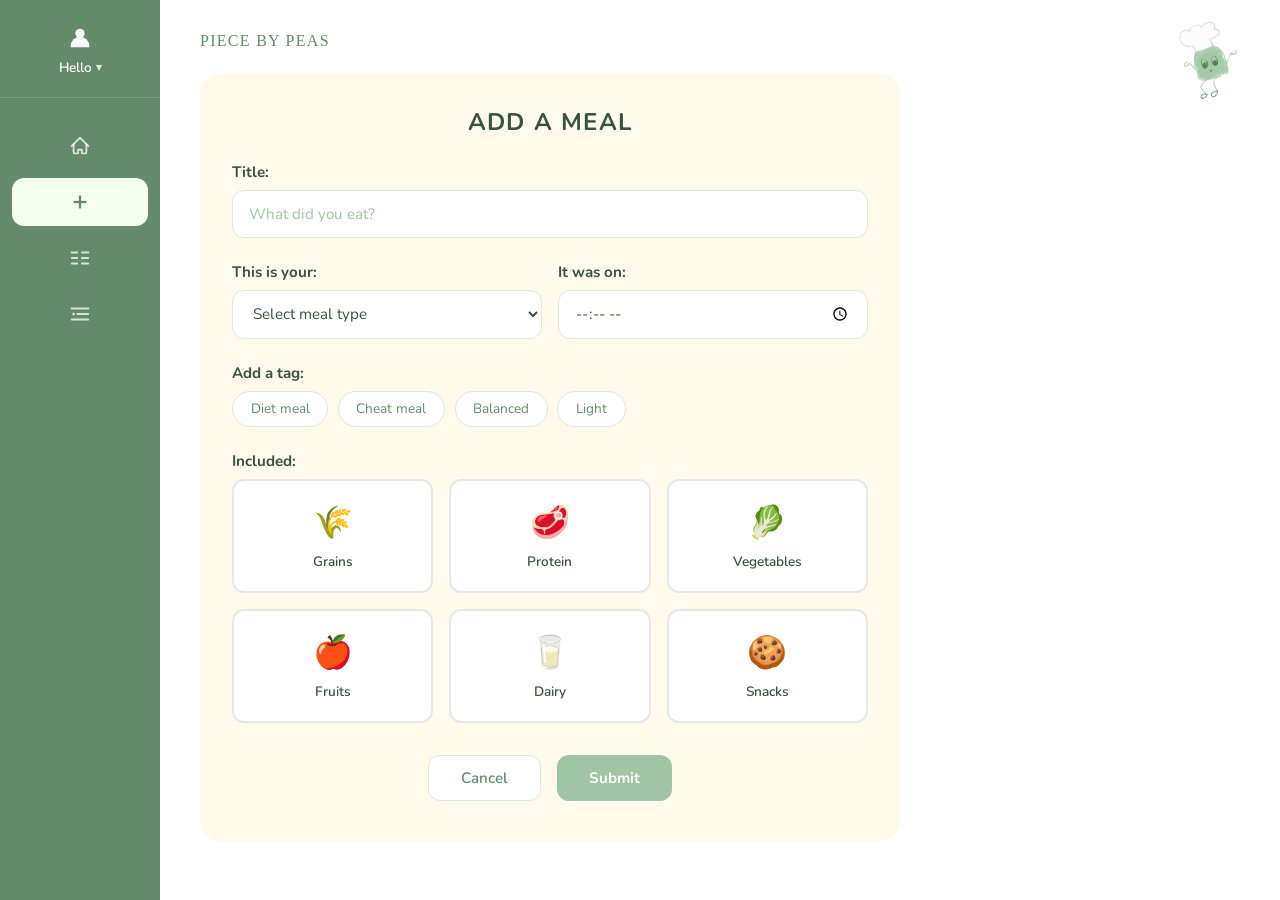
==== commit 7eb0c5d4: "Encapsulate all logic for the sidebar, dropdown, and profile modal within an IIFE Encapsulate all lo" ====
--- a/add.html
+++ b/add.html
@@ -8,34 +8,7 @@
 </head>
 <body>
 
-<nav class="sidebar">
-  <div class="nav-user" id="navUser" onclick="toggleDropdown()">
-    <svg width="28" height="28" viewBox="0 0 24 24"><circle cx="12" cy="8" r="4"/><path d="M4 20v-1a8 8 0 0116 0v1"/></svg>
-    <span class="nav-user-name" id="userGreeting">Hello</span>
-    <div class="user-dropdown" id="userDropdown">
-      <div class="dropdown-email" id="dropdownEmail">—</div>
-      <button class="dropdown-item" onclick="openProfile()">Edit information</button>
-      <button class="dropdown-item" onclick="toggleLanguage()">Language (English)</button>
-      <button class="dropdown-item logout" onclick="logout()">Log Out</button>
-    </div>
-  </div>
-  <div class="nav-items">
-    <a href="index.html" class="nav-item" id="nav-home" aria-label="Home">
-      <svg width="22" height="22" viewBox="0 0 24 24" fill="currentColor"><path d="M3 12l2-2m0 0l7-7 7 7M5 10v10a1 1 0 001 1h3m10-11l2 2m-2-2v10a1 1 0 01-1 1h-3m-6 0a1 1 0 001-1v-4a1 1 0 011-1h2a1 1 0 011 1v4a1 1 0 001 1m-6 0h6"/></svg>
-    </a>
-    <a href="add.html" class="nav-item active" id="nav-add" aria-label="Add meal">
-      <div class="nav-icon-circle">
-        <svg width="22" height="22" viewBox="0 0 24 24" fill="none" stroke="currentColor" stroke-width="2.5"><line x1="12" y1="5" x2="12" y2="19"/><line x1="5" y1="12" x2="19" y2="12"/></svg>
-      </div>
-    </a>
-    <a href="log.html" class="nav-item" id="nav-log" aria-label="Log">
-      <svg width="22" height="22" viewBox="0 0 24 24" fill="currentColor"><path d="M9 11H3v2h6v-2zm0-4H3v2h6V7zm0 8H3v2h6v-2zm12-8h-6v2h6V7zm0 4h-6v2h6v-2zm0 4h-6v2h6v-2z"/></svg>
-    </a>
-    <a href="report.html" class="nav-item" id="nav-report" aria-label="Report">
-      <svg width="22" height="22" viewBox="0 0 24 24" fill="none" stroke="currentColor" stroke-width="2"><rect x="3" y="3" width="18" height="18" rx="2"/><line x1="7" y1="8" x2="17" y2="8"/><line x1="7" y1="12" x2="17" y2="12"/><line x1="7" y1="16" x2="11" y2="16"/></svg>
-    </a>
-  </div>
-</nav>
+<script src="navbar.js"></script>
 
 <div class="modal-overlay" id="profileModal">
   <div class="modal-card">
--- a/style.css
+++ b/style.css
@@ -307,7 +307,10 @@
   text-decoration: none;
 }
 
-.nav-item svg { fill: rgba(255,255,255,0.75); }
+.nav-item svg {
+  fill: none;
+  stroke: rgba(255,255,255,0.75);
+}
 
 .nav-item:hover { background: rgba(255,255,255,0.1); }
 
@@ -315,12 +318,15 @@
   background: var(--green-light);
 }
 
-.nav-item.active svg { fill: var(--green-dark); }
+.nav-item.active svg { stroke: var(--green-dark); }
 
 .nav-icon-circle {
   width: 48px; height: 48px;
   display: flex; align-items: center; justify-content: center;
 }
+
+.nav-item .report-dot { fill: rgba(255,255,255,0.75); }
+.nav-item.active .report-dot { fill: var(--green-dark); }
 
 .nav-item.active .nav-icon-circle svg { stroke: var(--green-dark); }
 .nav-item .nav-icon-circle svg { stroke: rgba(255,255,255,0.75); }
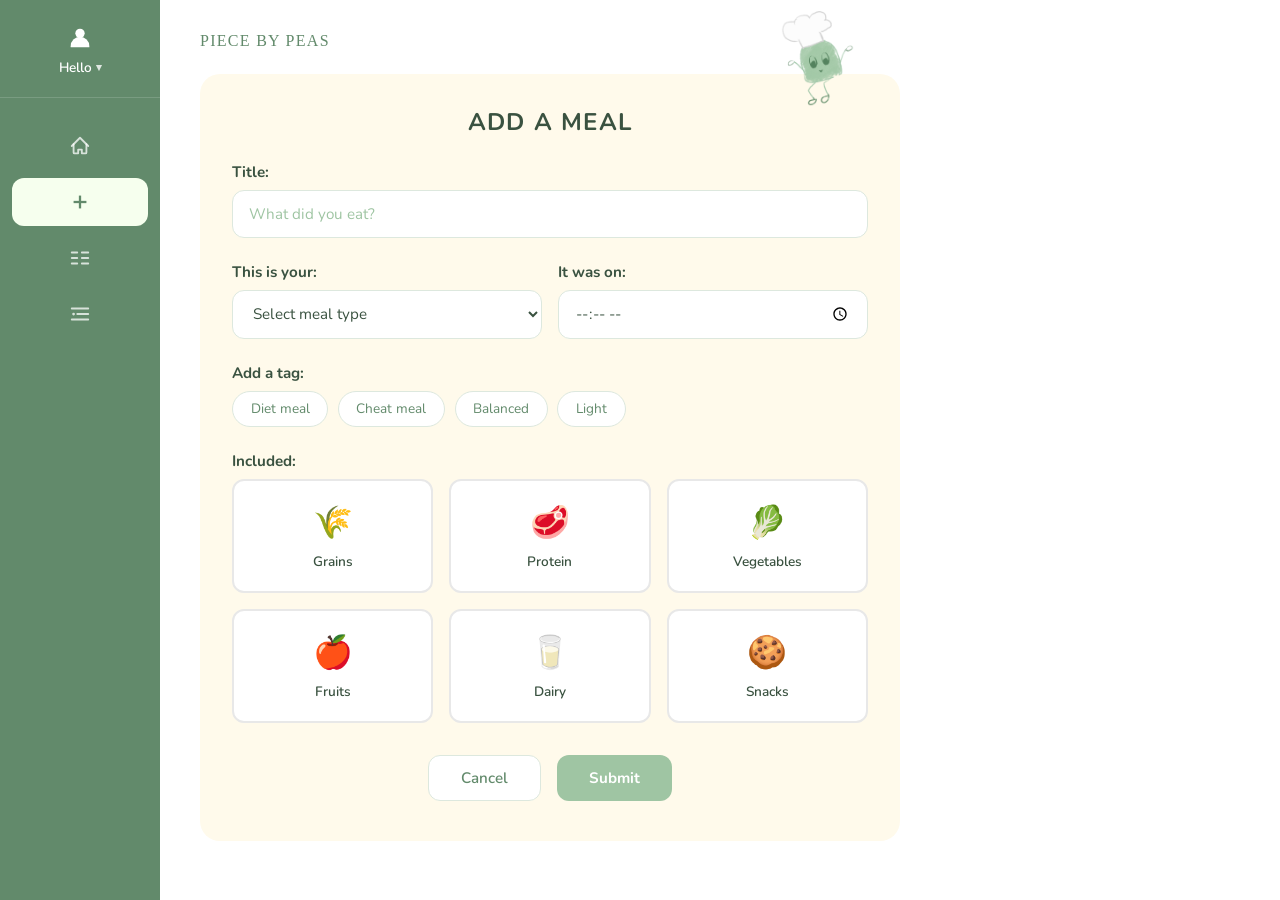
==== commit f95ed04a: "Beas and Profile Adjust the position of Beas while keeping the Profile displayed on the mobile app" ====
--- a/add.html
+++ b/add.html
@@ -25,10 +25,10 @@
 
 <div class="main-content">
   <div class="page-wrap">
-    <img src="Bea.png" alt="Bea" class="page-bea">
     <div class="page-logo">PIECE BY PEAS</div>
 
     <div class="add-wrap">
+      <img src="Bea.png" alt="Bea" class="page-bea">
       <h2 class="page-title">ADD A MEAL</h2>
       <form id="mealForm">
         <div class="form-section">
--- a/style.css
+++ b/style.css
@@ -51,12 +51,14 @@
   max-width: 460px;
   padding: 1.5rem;
   position: relative;
+  overflow: visible;
 }
 
 .login-bea {
   position: absolute;
-  top: -80px;
-  right: -10px;
+  top: -45px;
+  z-index: 10;
+  right: -2px;
   width: 110px;
   pointer-events: none;
 }
@@ -66,6 +68,7 @@
   border-radius: var(--radius);
   padding: 2.5rem 2rem 2rem;
   position: relative;
+  overflow: visible;
 }
 
 .login-logo {
@@ -419,6 +422,7 @@
   border-radius: var(--radius);
   padding: 2rem 2rem 2.5rem;
   max-width: 700px;
+  position: relative;
 }
 
 .page-title {
@@ -575,6 +579,7 @@
   border-radius: var(--radius);
   padding: 1.5rem 2rem;
   max-width: 720px;
+  position: relative;
 }
 
 .date-nav {
@@ -798,6 +803,7 @@
   border-radius: var(--radius);
   padding: 1.5rem 2rem 2rem;
   max-width: 760px;
+  position: relative;
 }
 
 .period-tabs {
@@ -981,7 +987,24 @@
     justify-content: space-around;
   }
 
-  .nav-user { display: none; }
+  .nav-user {
+    display: flex;
+    flex-direction: column;
+    align-items: center;
+    padding: 0;
+    border: none;
+    margin: 0;
+  }
+  
+  .nav-user-name {
+    display: none;  /* 手机上隐藏文字，只留图标 */
+  }
+  
+  .nav-user svg {
+    fill: rgba(255,255,255,0.75);
+    width: 22px;
+    height: 22px;
+  }
 
   .nav-items {
     flex-direction: row;
@@ -1023,4 +1046,16 @@
   margin-right: 4px;
 }
 .btn-edit-sm:hover { background: #d8f0d8; }
-.btn-edit-sm svg { stroke: #628A6B; }+.btn-edit-sm svg { stroke: #628A6B; }
+
+
+/* Bea 在内层 wrap 里时的定位 */
+.add-wrap .page-bea,
+.log-wrap .page-bea,
+.report-wrap .page-bea {
+  position: absolute;
+  width: 110px;
+  top: -70px;
+  right: 1.5rem;
+  z-index: 10;
+}
